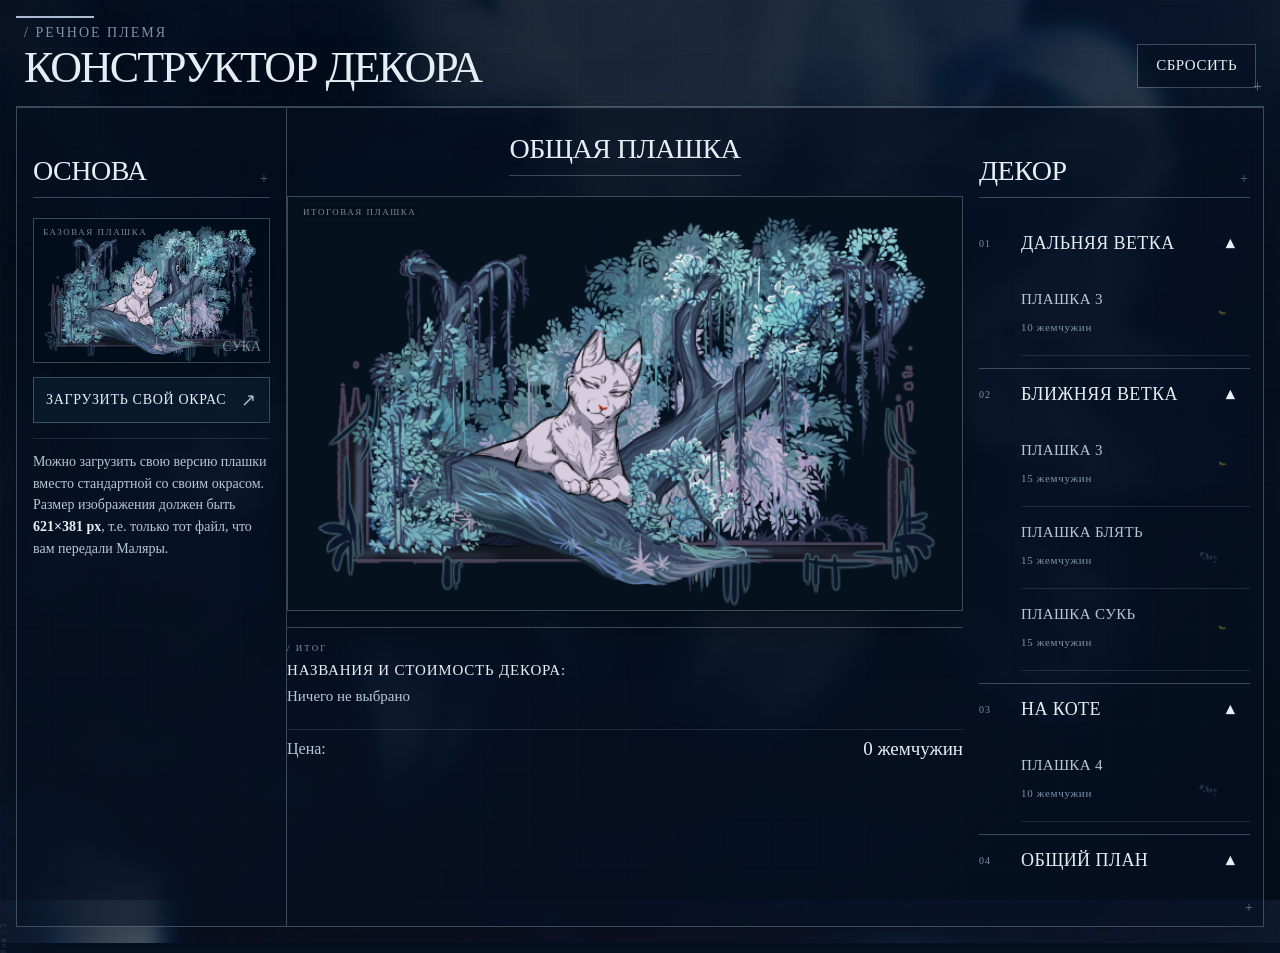
==== index.html @ dd7bf606 "Change upload label and hint text in index.htmlПЕРЕПИСАЛА СЛОВА Updated text for file upload label a" ====
<!doctype html>
<html lang="ru">

<head>
  <meta charset="UTF-8">
  <meta
    name="viewport"
    content="width=device-width, initial-scale=1.0"
  >

  <title>Конструктор декора</title>

  <link
    rel="stylesheet"
    href="style.css"
  >
</head>


<body>

<main class="app">


  <!-- =====================================================
       ВЕРХНЯЯ ПАНЕЛЬ
       ===================================================== -->

  <header class="topbar">

    <h1>
      Конструктор декора
    </h1>

    <div class="top-actions">

      <button
        id="resetBtn"
        class="secondary"
      >
        Сбросить
      </button>

    </div>

  </header>



  <!-- =====================================================
       ОСНОВНАЯ ОБЛАСТЬ
       ===================================================== -->

  <section class="workspace">


    <!-- =====================================================
         ОСНОВА
         ===================================================== -->

    <aside class="left-panel panel">

      <div class="panel-title base-title">
        <h2>Основа</h2>
      </div>


      <div
        class="base-preview"
        id="basePreview"
      >

        <img
          src="assets/плашка1.png"
          alt="Плашка 1"
        >

      </div>


      <label class="upload-label">

        Загрузить свой окрас

        <input
          id="baseInput"
          type="file"
          accept="image/png"
        >

      </label>


      <p class="hint">

        Можно загрузить свою версию
        плашки вместо стандартной со
        своим окрасом.

        Размер изображения должен быть
        <b>621×381 px</b>, т.е. только тот
        файл, что вам передали Маляры.

      </p>

    </aside>



    <!-- =====================================================
         ОБЩАЯ ПЛАШКА
         ===================================================== -->

    <section class="center-panel">

      <div class="panel-title canvas-title">

        <h2>
          Общая плашка
        </h2>

      </div>


      <div class="canvas-wrap">

        <div
          id="canvas"
          class="canvas"
        >

          <img
            id="baseImage"
            class="layer base-layer"
            src="assets/плашка1.png"
            alt="Основа"
          >

          <div id="layers"></div>

        </div>

      </div>


      <div class="info-card">

        <div class="info-title">
          Названия и стоимость декора:
        </div>


        <div
          id="selectedNames"
          class="selected-names"
        >
          Ничего не выбрано
        </div>


        <div class="price-row">

          <span>
            Цена:
          </span>

          <strong>

            <span id="totalPrice">
              0
            </span>

            жемчужин

          </strong>

        </div>

      </div>

    </section>



    <!-- =====================================================
         ДЕКОР
         ===================================================== -->

    <aside class="right-panel panel">

      <div class="panel-title decor-title">

        <h2>
          Декор
        </h2>

      </div>


      <div id="categories"></div>

    </aside>


  </section>

</main>



<!-- =========================================================
     ШАБЛОН ЭЛЕМЕНТА ДЕКОРА
     ========================================================= -->

<template id="itemTemplate">

  <button class="decor-item">

    <span class="item-name"></span>

    <span class="item-price"></span>

    <img
      class="item-thumb"
      alt=""
    >

  </button>

</template>



<script src="decor.js"></script>
<script src="app.js"></script>

</body>

</html>
---- style.css ----
/* ============================================================
   DECORATOR
   BOTANICAL BRUTALISM / DARK EDITORIAL
   ============================================================ */


/* ============================================================
   ОСНОВНЫЕ ПЕРЕМЕННЫЕ
   ============================================================ */

:root {
    --bg: #071326;

    --blue-0: #071326;
    --blue-1: #0b1b31;
    --blue-2: #10253d;
    --blue-3: #17324f;
    --blue-4: #203d5b;

    --text: #e8eef5;
    --text-soft: #b8c7d6;
    --text-dim: #8192a5;

    --line: rgba(190, 208, 225, 0.30);
    --line-soft: rgba(190, 208, 225, 0.14);
    --line-strong: rgba(215, 226, 237, 0.52);

    --accent: #aebed0;
    --accent-bright: #dce7f1;

    --purple: #9a82c9;

    --panel: rgba(6, 19, 36, 0.72);
    --panel-light: rgba(15, 36, 57, 0.76);

    --shadow:
        0 20px 55px rgba(0, 0, 0, 0.34);
}


/* ============================================================
   RESET
   ============================================================ */

*,
*::before,
*::after {
    box-sizing: border-box;

    font-family:
        Georgia,
        "Times New Roman",
        serif;

    border-radius: 0 !important;
}


html {
    min-height: 100%;

    background:
        var(--bg);
}


body {
    position: relative;

    min-height: 100vh;

    margin: 0;

    padding: 16px;

    overflow-x: hidden;

    color: var(--text);

    background:
        var(--bg)
        url("assets/fon.jpg")
        center center
        / cover
        fixed
        no-repeat;
}


/* ============================================================
   ТЁМНОЕ ЗАТЕМНЕНИЕ ФОНА
   ============================================================ */

body::before {
    content: "";

    position: fixed;

    inset: 0;

    z-index: 0;

    pointer-events: none;

    background:
        linear-gradient(
            135deg,
            rgba(2, 11, 25, 0.78),
            rgba(7, 21, 39, 0.52),
            rgba(2, 11, 25, 0.82)
        );
}


/* ============================================================
   ТЕХНИЧЕСКАЯ СЕТКА
   ============================================================ */

body::after {
    content: "";

    position: fixed;

    inset: 0;

    z-index: 1;

    pointer-events: none;

    opacity: 0.55;

    background-image:
        linear-gradient(
            rgba(190, 208, 225, 0.045) 1px,
            transparent 1px
        ),
        linear-gradient(
            90deg,
            rgba(190, 208, 225, 0.045) 1px,
            transparent 1px
        );

    background-size:
        48px 48px;
}


/* ============================================================
   ОСНОВНОЙ APP
   ============================================================ */

.app {
    position: relative;

    z-index: 2;

    width: 100%;

    max-width: 1900px;

    margin: 0 auto;
}


/* ============================================================
   ВЕРХНЯЯ ПАНЕЛЬ
   ============================================================ */

.topbar {
    position: relative;

    display: grid;

    grid-template-columns:
        1fr
        auto;

    align-items: end;

    gap: 30px;

    min-height: 86px;

    padding:
        10px
        8px
        18px;

    border-bottom:
        1px solid
        var(--line);
}


/* Маленькая техническая линия сверху */

.topbar::before {
    content: "";

    position: absolute;

    top: 0;
    left: 0;

    width: 78px;

    height: 2px;

    background:
        var(--accent);
}


/* Маленький крест */

.topbar::after {
    content: "+";

    position: absolute;

    right: 2px;
    bottom: 10px;

    color:
        rgba(220, 231, 241, 0.5);

    font-size: 16px;

    font-family:
        Georgia,
        serif;
}


h1 {
    position: relative;

    margin: 0;

    font-size: clamp(
        32px,
        4vw,
        54px
    );

    line-height: 0.9;

    font-weight: 400;

    letter-spacing: -2px;

    text-transform: uppercase;

    color:
        var(--text);

    text-shadow:
        0 4px 25px
        rgba(0, 0, 0, 0.45);
}


h1::before {
    content: "/ Речное племя";

    display: block;

    margin-bottom: 8px;

    font-size: 14px;

    line-height: 1;

    font-weight: 400;

    letter-spacing: 2px;

    color:
        var(--text-dim);
}


/* ============================================================
   ВЕРХНИЕ КНОПКИ
   ============================================================ */

.top-actions {
    display: flex;

    align-items: center;

    gap: 0;

    border:
        1px solid
        var(--line);
}


.secondary {
    min-height: 42px;

    padding:
        9px
        18px;

    color:
        var(--text);

    background:
        rgba(7, 19, 36, 0.76);

    border: 0 !important;

    border-right:
        1px solid
        var(--line) !important;

    cursor: pointer;

    font-size: 15px;

    letter-spacing: 0.5px;

    text-transform: uppercase;

    transition:
        background 0.2s ease,
        color 0.2s ease;
}


.secondary:last-child {
    border-right: 0 !important;
}


.secondary:hover {
    color:
        #071326;

    background:
        var(--accent-bright);
}


.secondary:active {
    background:
        var(--accent);
}


/* ============================================================
   ОСНОВНАЯ РАБОЧАЯ ОБЛАСТЬ
   ============================================================ */

.workspace {
    position: relative;

    display: grid;

    grid-template-columns:
        290px
        minmax(600px, 1fr)
        330px;

    gap: 0;

    min-height: 820px;

    margin-top: 0;

    background:
        rgba(5, 16, 31, 0.62);

    border:
        1px solid
        var(--line);

    box-shadow:
        var(--shadow);

    backdrop-filter:
        blur(7px);

    -webkit-backdrop-filter:
        blur(7px);
}


/* ============================================================
   ВЕРТИКАЛЬНЫЕ РАЗДЕЛИТЕЛИ
   ============================================================ */

.workspace > .panel {
    min-width: 0;

    padding:
        22px 20px;

    border-right:
        1px solid
        var(--line);
}


.workspace > .panel:last-child {
    border-right: 0;
}


/* ============================================================
   ДЕКОРАТИВНЫЕ + НА ГРАНИЦАХ
   ============================================================ */

.workspace::after {
    content: "+";

    position: absolute;

    right: 10px;
    bottom: 10px;

    z-index: 5;

    color:
        rgba(220, 231, 241, 0.48);

    font-size: 14px;

    pointer-events: none;
}


/* ============================================================
   ЗАГОЛОВКИ ПАНЕЛЕЙ
   ============================================================ */

.panel-title {
    position: relative;

    display: flex;

    align-items: flex-end;

    min-height: 68px;

    margin-bottom: 20px;

    padding:
        22px 0 12px;

    background:
        transparent;

    border: 0;

    border-bottom:
        1px solid
        var(--line);

    box-shadow: none;

    backdrop-filter: none;

    -webkit-backdrop-filter: none;
}


/* Номер секции */

.panel-title::before {
    position: absolute;

    top: 0;
    left: 0;

    font-family:
        Georgia,
        serif;

    font-size: 11px;

    letter-spacing: 2px;

    color:
        var(--text-dim);
}


/* Маленький плюс */

.panel-title::after {
    content: "+";

    position: absolute;

    right: 2px;
    bottom: 10px;

    font-size: 14px;

    color:
        rgba(220, 231, 241, 0.42);
}

.panel-title h2 {
    margin: 0;

    font-size: 28px;

    line-height: 1;

    font-weight: 400;

    letter-spacing: -0.5px;

    text-transform: uppercase;

    color:
        var(--text);
}


/* ============================================================
   ЛЕВАЯ ПАНЕЛЬ
   ============================================================ */

.left-panel {
    position: relative;
}


/* ============================================================
   ПРЕВЬЮ ОСНОВЫ
   ============================================================ */

.base-preview {
    position: relative;

    width: 100%;

    aspect-ratio:
        621 / 381;

    display: grid;

    place-items: center;

    overflow: hidden;

    margin-bottom: 14px;

    background:
        rgba(4, 15, 29, 0.72);

    border:
        1px solid
        var(--line);

    box-shadow:
        0 12px 32px
        rgba(0, 0, 0, 0.25);
}


.base-preview::before {
    content: "БАЗОВАЯ ПЛАШКА";

    position: absolute;

    top: 8px;
    left: 9px;

    z-index: 3;

    font-size: 9px;

    letter-spacing: 1.5px;

    color:
        rgba(220, 231, 241, 0.55);
}


.base-preview::after {
    content: "СУКА";

    position: absolute;

    right: 8px;
    bottom: 7px;

    z-index: 3;

    font-size: 14px;

    color:
        rgba(220, 231, 241, 0.5);
}


.base-preview img {
    width: 100%;

    height: 100%;

    object-fit: contain;
}


/* ============================================================
   UPLOAD
   ============================================================ */

.upload-label {
    position: relative;

    display: flex;

    align-items: center;

    justify-content: space-between;

    width: 100%;

    min-height: 46px;

    padding:
        10px
        12px;

    margin-bottom: 15px;

    color:
        var(--text);

    background:
        rgba(11, 29, 48, 0.76);

    border:
        1px solid
        var(--line);

    cursor: pointer;

    font-size: 14px;

    text-transform: uppercase;

    letter-spacing: 0.7px;

    transition:
        background 0.2s ease,
        border-color 0.2s ease;
}


.upload-label::after {
    content: "↗";

    font-size: 18px;

    color:
        var(--accent);
}


.upload-label:hover {
    background:
        rgba(29, 52, 76, 0.88);

    border-color:
        var(--line-strong);
}


.upload-label input {
    display: none;
}


/* ============================================================
   ПОДСКАЗКА
   ============================================================ */

.hint {
    margin: 0;

    padding:
        12px 0;

    color:
        var(--text-soft);

    border-top:
        1px solid
        var(--line-soft);

    font-size: 14px;

    line-height: 1.55;
}


.hint b {
    color:
        var(--text);
}


.hint code {
    padding:
        2px 5px;

    color:
        var(--text);

    background:
        rgba(150, 170, 190, 0.10);

    border:
        1px solid
        var(--line-soft);
}


/* ============================================================
   ЦЕНТРАЛЬНАЯ ПАНЕЛЬ
   ============================================================ */

.center-panel {
    display: flex;

    flex-direction: column;

    align-items: center;

    min-width: 0;
}


/* ============================================================
   CANVAS
   ============================================================ */

.canvas-wrap {
    position: relative;

    width: min(
        100%,
        900px
    );

    padding: 0;

    background:
        rgba(4, 14, 28, 0.74);

    border:
        1px solid
        var(--line);

    box-shadow:
        0 18px 45px
        rgba(0, 0, 0, 0.30);
}


.canvas-wrap::before {
    content: "ИТОГОВАЯ ПЛАШКА";

    position: absolute;

    top: 8px;
    left: 10px;

    z-index: 10;

    padding:
        2px 5px;

    font-size: 9px;

    letter-spacing: 1.5px;

    color:
        rgba(225, 234, 242, 0.55);

    background:
        rgba(4, 14, 28, 0.55);
}

.canvas {
    position: relative;

    width: 100%;

    aspect-ratio:
        621 / 381;

    overflow: hidden;

    background:
        rgba(7, 18, 32, 0.90);

    border: 0;
}


/* ============================================================
   CANVAS LAYERS
   ============================================================ */

.layer {
    position: absolute;

    inset: 0;

    width: 100%;

    height: 100%;

    object-fit: fill;

    pointer-events: none;
}


.base-layer {
    z-index: 1;
}


.decor-layer {
    position: absolute;

    inset: 0;

    width: 100%;

    height: 100%;

    object-fit: fill;

    pointer-events: none;
}


/* ============================================================
   INFO CARD
   ============================================================ */

.info-card {
    position: relative;

    width: min(
        100%,
        900px
    );

    min-height: 115px;

    margin-top: 16px;

    padding:
        15px 0 0;

    background:
        transparent;

    border: 0;

    border-top:
        1px solid
        var(--line);

    box-shadow: none;

    backdrop-filter: none;

    -webkit-backdrop-filter: none;
}


.info-card::before {
    content: "/ ИТОГ";

    display: block;

    margin-bottom: 9px;

    font-size: 9px;

    letter-spacing: 2px;

    color:
        var(--text-dim);
}


.info-title {
    margin-bottom: 7px;

    font-size: 15px;

    text-transform: uppercase;

    letter-spacing: 0.8px;

    color:
        var(--text);
}


.selected-names {
    min-height: 34px;

    color:
        var(--text-soft);

    font-size: 15px;

    line-height: 1.4;
}


.price-row {
    display: flex;

    align-items: center;

    justify-content: space-between;

    margin-top: 9px;

    padding-top: 8px;

    border-top:
        1px solid
        var(--line-soft);

    font-size: 16px;

    color:
        var(--text-soft);
}


.price-row strong {
    font-size: 19px;

    font-weight: 400;

    color:
        var(--text);
}


/* ============================================================
   ПРАВАЯ ПАНЕЛЬ
   ============================================================ */

.right-panel {
    position: relative;

    max-height: 790px;

    overflow-y: auto;

    padding-right: 13px !important;
}


/* ============================================================
   SCROLLBAR
   ============================================================ */

.right-panel::-webkit-scrollbar,
.category-body::-webkit-scrollbar {
    width: 5px;
}


.right-panel::-webkit-scrollbar-track,
.category-body::-webkit-scrollbar-track {
    background:
        rgba(3, 12, 24, 0.45);
}


.right-panel::-webkit-scrollbar-thumb,
.category-body::-webkit-scrollbar-thumb {
    background:
        rgba(180, 200, 220, 0.32);
}


.right-panel::-webkit-scrollbar-thumb:hover,
.category-body::-webkit-scrollbar-thumb:hover {
    background:
        rgba(210, 225, 238, 0.55);
}


.right-panel,
.category-body {
    scrollbar-width: thin;

    scrollbar-color:
        rgba(180, 200, 220, 0.32)
        rgba(3, 12, 24, 0.45);
}


/* ============================================================
   КАТЕГОРИИ
   ============================================================ */

.category {
    position: relative;

    margin-bottom: 0;

    overflow: hidden;

    background:
        transparent;

    border: 0;

    border-bottom:
        1px solid
        var(--line);
}


/* ============================================================
   CATEGORY HEADER
   ============================================================ */

.category-head {
    position: relative;

    width: 100%;

    min-height: 52px;

    display: grid;

    grid-template-columns:
        42px
        1fr
        28px;

    align-items: center;

    padding:
        8px 0;

    text-align: left;

    color:
        var(--text);

    background:
        transparent;

    border: 0;

    cursor: pointer;

    font-size: 18px;

    text-transform: uppercase;

    letter-spacing: 0.4px;

    transition:
        color 0.2s ease,
        background 0.2s ease;
}


/* Номер категории */

.category-head::before {
    counter-increment: category;

    content:
        counter(category, decimal-leading-zero);

    color:
        var(--text-dim);

    font-size: 10px;

    letter-spacing: 1px;
}


.right-panel {
    counter-reset: category;
}


.category-head:hover {
    color:
        var(--accent-bright);

    background:
        rgba(160, 180, 200, 0.055);
}


/* ============================================================
   СТРЕЛКА
   ============================================================ */

.arrow {
    font-size: 16px;

    text-align: right;

    color:
        var(--text-dim);

    transition:
        transform 0.25s ease,
        color 0.2s ease;
}


.category.open .arrow {
    color:
        var(--text);

    transform:
        rotate(180deg);
}


/* ============================================================
   CATEGORY BODY
   ============================================================ */

.category-body {
    display: none;

    max-height: 420px;

    overflow-y: auto;

    padding:
        4px
        0
        12px
        42px;

    background:
        transparent;
}


.category.open .category-body {
    display: block;
}


/* ============================================================
   DECOR ITEM
   ============================================================ */

.decor-item {
    position: relative;

    display: grid;

    grid-template-columns:
        1fr
        74px;

    grid-template-rows:
        auto
        auto;

    width: 100%;

    min-height: 82px;

    margin: 0;

    padding:
        10px
        0;

    text-align: left;

    color:
        var(--text-soft);

    background:
        transparent;

    border: 0 !important;

    border-bottom:
        1px solid
        var(--line-soft) !important;

    cursor: pointer;

    box-shadow: none;

    transition:
        background 0.2s ease,
        color 0.2s ease,
        padding 0.2s ease;
}


.decor-item::before {
    content: "→";

    position: absolute;

    left: -20px;

    top: 12px;

    color:
        transparent;

    font-size: 14px;

    transition:
        color 0.2s ease,
        transform 0.2s ease;
}


.decor-item:hover {
    padding-left: 5px;

    color:
        var(--text);

    background:
        rgba(160, 180, 200, 0.045);
}


.decor-item:hover::before {
    color:
        var(--accent);

    transform:
        translateX(3px);
}


.decor-item:active {
    padding-left: 7px;
}


/* ============================================================
   SELECTED DECOR
   ============================================================ */

.decor-item.selected {
    color:
        var(--accent-bright);

    background:
        rgba(160, 180, 200, 0.075);

    box-shadow: none;
}


.decor-item.selected::before {
    color:
        var(--accent-bright);
}


/* Маленькая отметка выбранного */

.decor-item.selected::after {
    content: "SELECTED";

    position: absolute;

    right: 80px;

    top: 11px;

    font-size: 7px;

    letter-spacing: 1.5px;

    color:
        var(--accent);
}


/* ============================================================
   НАЗВАНИЕ ДЕКОРА
   ============================================================ */

.item-name {
    display: block;

    grid-column: 1;

    grid-row: 1;

    align-self: center;

    overflow: hidden;

    white-space: nowrap;

    text-overflow: ellipsis;

    padding: 0;

    color:
        inherit;

    background:
        transparent;

    border: 0;

    font-family:
        Georgia,
        "Times New Roman",
        serif;

    font-size: 15px;

    line-height: 1.2;

    text-transform: uppercase;

    letter-spacing: 0.35px;
}


/* ============================================================
   ЦЕНА
   ============================================================ */

.item-price {
    display: block;

    grid-column: 1;

    grid-row: 2;

    margin:
        7px
        0
        0;

    color:
        var(--text-dim);

    font-size: 11px;

    letter-spacing: 0.7px;
}


/* ============================================================
   THUMBNAIL
   ============================================================ */

.item-thumb {
    position: absolute;

    top: 7px;

    right: 0;

    width: 66px;

    height: 66px;

    object-fit: contain;

    opacity: 0.82;

    transition:
        opacity 0.2s ease,
        transform 0.2s ease;
}


.decor-item:hover .item-thumb {
    opacity: 1;

    transform:
        scale(1.04);
}


.decor-item.selected .item-thumb {
    opacity: 1;
}


/* ============================================================
   EMPTY
   ============================================================ */

.empty {
    padding:
        12px
        0;

    color:
        var(--text-dim);

    font-size: 12px;

    text-transform: uppercase;

    letter-spacing: 0.8px;
}


/* ============================================================
   ДОПОЛНИТЕЛЬНЫЕ ТЕХНИЧЕСКИЕ МАРКЕРЫ
   ============================================================ */

.left-panel::after {
    content: "бля :3";

    position: absolute;

    left: -9px;

    bottom: 4px;

    transform:
        rotate(-90deg)
        translateX(-100%);

    transform-origin:
        left bottom;

    color:
        rgba(190, 208, 225, 0.22);

    font-size: 8px;

    letter-spacing: 2px;

    pointer-events: none;
}


.center-panel::after {
    content: "";

    position: absolute;

    right: 8px;

    bottom: 7px;

    color:
        rgba(190, 208, 225, 0.20);

    font-size: 8px;

    letter-spacing: 2px;

    pointer-events: none;
}


/* ============================================================
   ПЛАВНОЕ ПОЯВЛЕНИЕ
   ============================================================ */

body:not(.page-ready) .app {
    opacity: 0;

    transform:
        translateY(34px);

    pointer-events: none;
}


body.page-ready .app {
    animation:
        decoratorEnter
        1.1s
        cubic-bezier(0.22, 1, 0.36, 1)
        forwards;
}


@keyframes decoratorEnter {

    0% {
        opacity: 0;

        transform:
            translateY(34px);
    }

    100% {
        opacity: 1;

        transform:
            translateY(0);
    }

}


/* ============================================================
   ПОСЛЕДОВАТЕЛЬНОЕ ПОЯВЛЕНИЕ ВНУТРИ ИНТЕРФЕЙСА
   ============================================================ */

body.page-ready .topbar {
    animation:
        elementReveal
        0.55s
        ease
        both;
}


body.page-ready .left-panel {
    animation:
        elementReveal
        0.6s
        0.12s
        ease
        both;
}


body.page-ready .center-panel {
    animation:
        elementReveal
        0.6s
        0.20s
        ease
        both;
}


body.page-ready .right-panel {
    animation:
        elementReveal
        0.6s
        0.30s
        ease
        both;
}


@keyframes elementReveal {

    from {
        opacity: 0;

        transform:
            translateY(14px);
    }

    to {
        opacity: 1;

        transform:
            translateY(0);
    }

}


/* ============================================================
   REDUCED MOTION
   ============================================================ */

@media (prefers-reduced-motion: reduce) {

    body:not(.page-ready) .app {
        opacity: 1;

        transform:
            none;

        pointer-events: auto;
    }


    body.page-ready .app,
    body.page-ready .topbar,
    body.page-ready .left-panel,
    body.page-ready .center-panel,
    body.page-ready .right-panel {
        animation: none;
    }

}


/* ============================================================
   АДАПТИВНОСТЬ
   ============================================================ */

@media (max-width: 1400px) {

    .workspace {
        grid-template-columns:
            270px
            minmax(500px, 1fr)
            300px;
    }


    .workspace > .panel {
        padding-left: 16px;
        padding-right: 16px;
    }


    h1 {
        font-size: 44px;
    }

}


/* ============================================================
   1100 PX
   ============================================================ */

@media (max-width: 1100px) {

    .workspace {
        grid-template-columns:
            280px
            1fr;
    }


    .right-panel {
        grid-column:
            1 / -1;

        max-height:
            none;

        border-top:
            1px solid
            var(--line);
    }


    .workspace > .panel:nth-child(2) {
        border-right: 0;
    }

}


/* ============================================================
   700 PX
   ============================================================ */

@media (max-width: 700px) {

    body {
        padding: 7px;
    }


    .topbar {
        grid-template-columns:
            1fr;

        gap: 15px;

        min-height: auto;
    }


    .top-actions {
        width: 100%;
    }


    .secondary {
        flex: 1;
    }


    .workspace {
        grid-template-columns:
            1fr;

        min-height:
            auto;
    }


    .workspace > .panel {
        border-right: 0;

        border-bottom:
            1px solid
            var(--line);
    }


    .workspace > .panel:last-child {
        border-bottom: 0;
    }


    .right-panel {
        grid-column:
            auto;
    }


    h1 {
        font-size:
            34px;

        letter-spacing:
            -1px;
    }


    .panel-title h2 {
        font-size:
            25px;
    }


    .category-head {
        font-size:
            17px;
    }

}
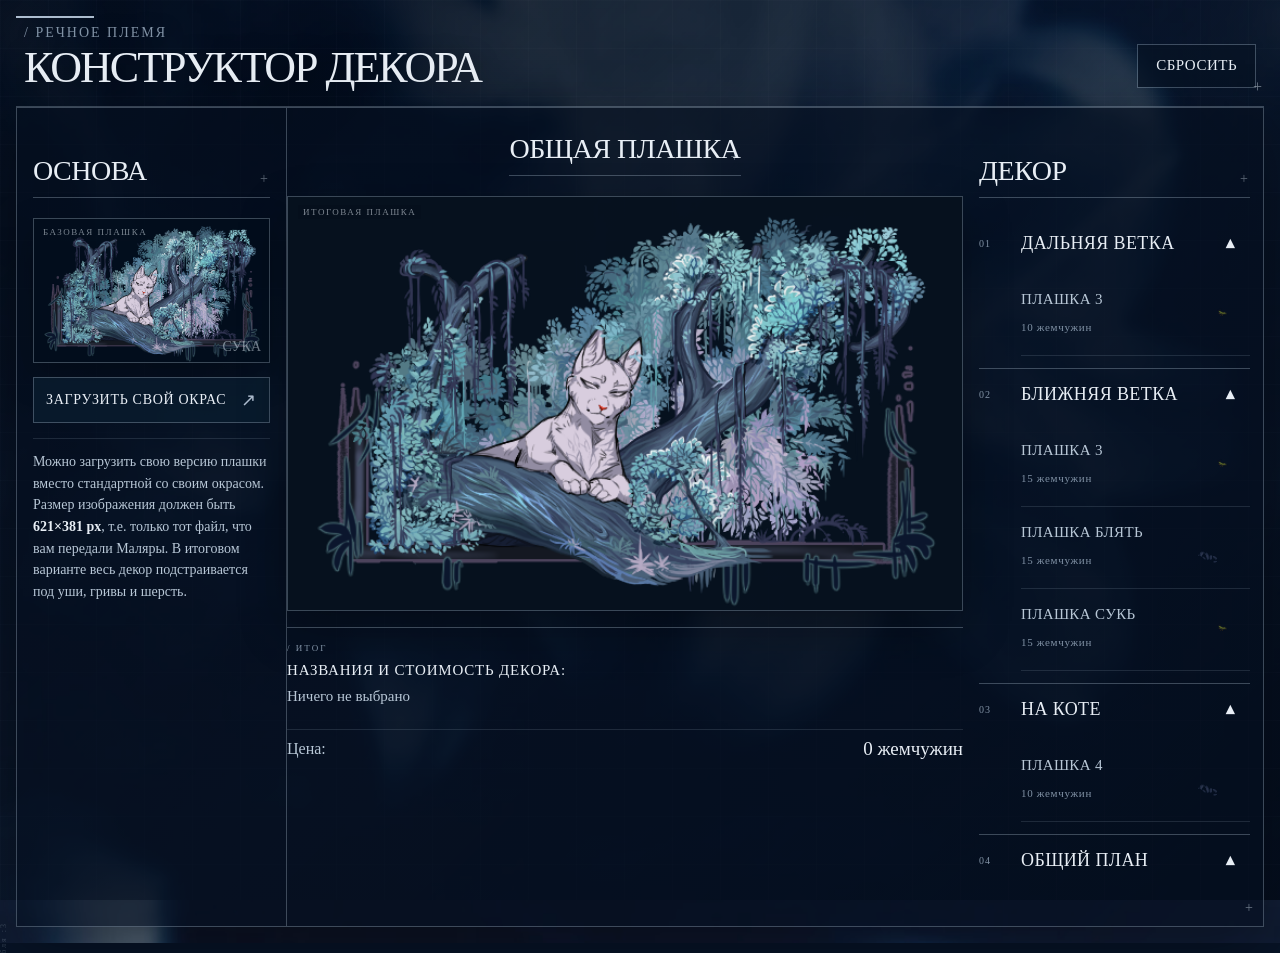
==== commit 57b0d6c9: "Add additional content to index.htmlтекст" ====
--- a/index.html
+++ b/index.html
@@ -101,6 +101,10 @@
         <b>621×381 px</b>, т.е. только тот
         файл, что вам передали Маляры.
 
+
+        В итоговом варианте весь декор
+        подстраивается под уши, гривы и шерсть.
+
       </p>
 
     </aside>
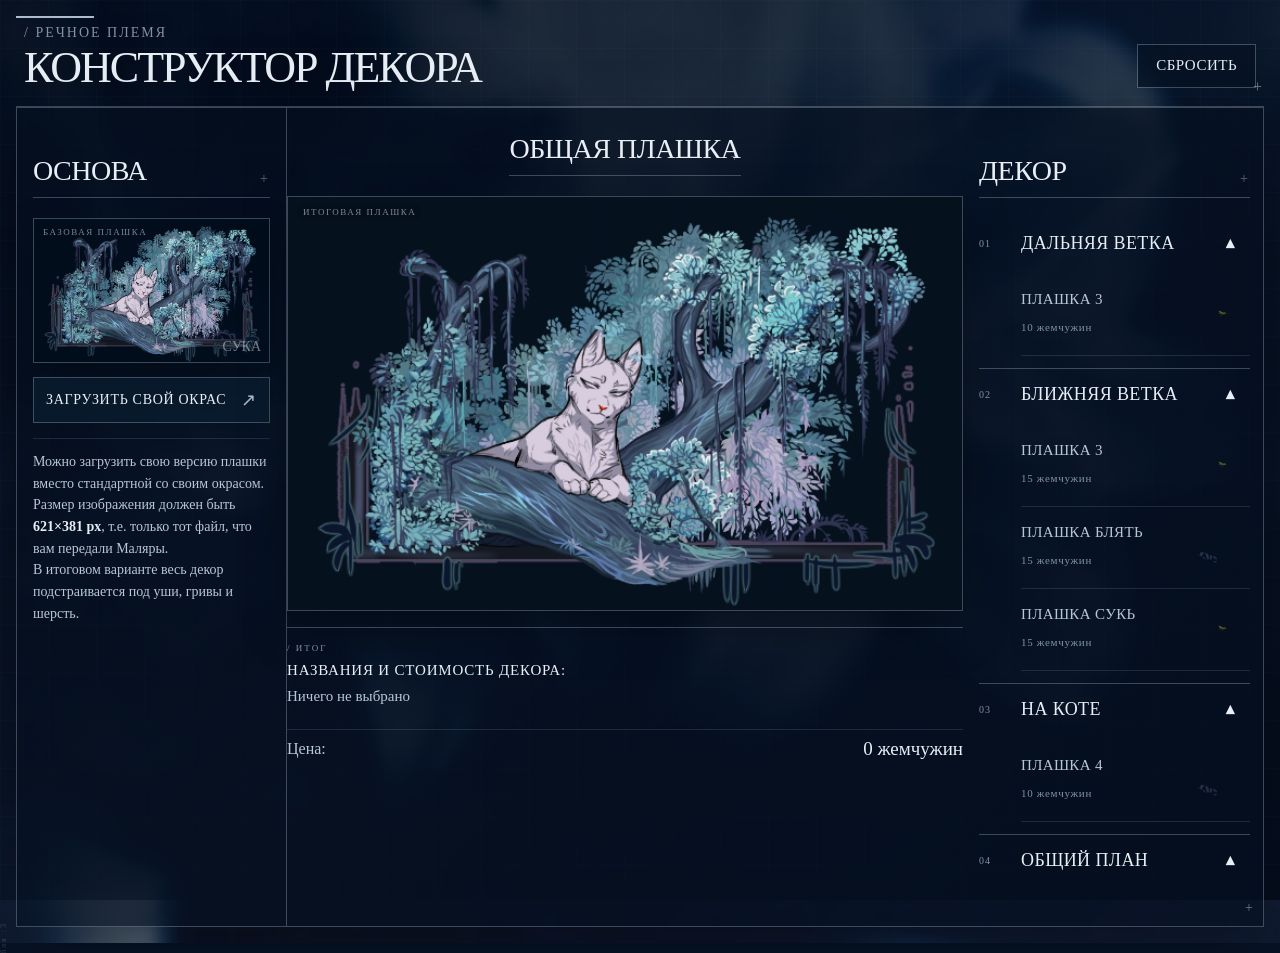
==== commit 8239b9ff: "Improve text formatting with line breaksи Added line breaks to improve text formatting." ====
--- a/index.html
+++ b/index.html
@@ -97,12 +97,12 @@
         плашки вместо стандартной со
         своим окрасом.
 
-        Размер изображения должен быть
+        <br>Размер изображения должен быть
         <b>621×381 px</b>, т.е. только тот
         файл, что вам передали Маляры.
 
 
-        В итоговом варианте весь декор
+        <br>В итоговом варианте весь декор
         подстраивается под уши, гривы и шерсть.
 
       </p>
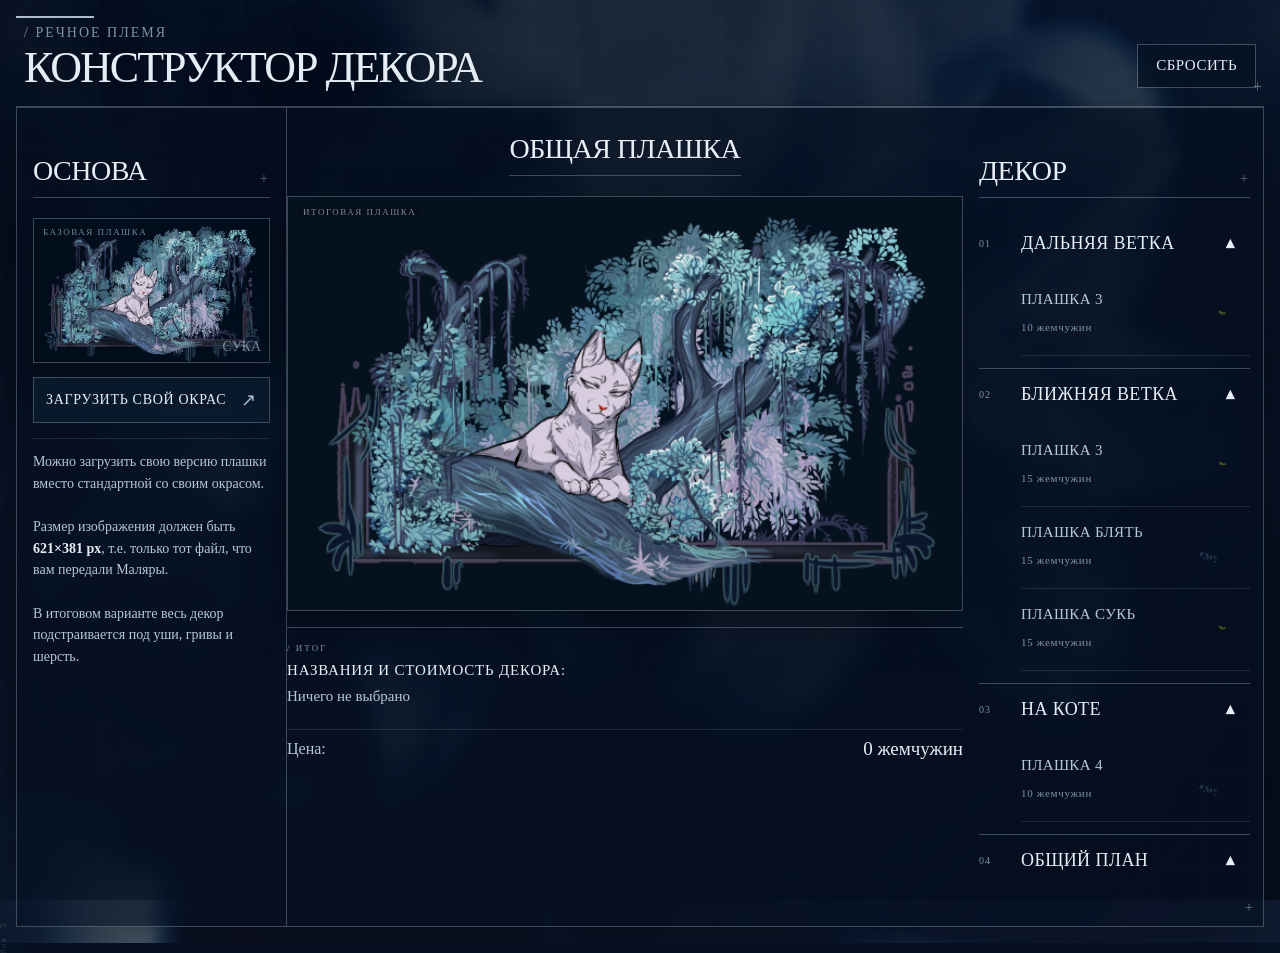
==== commit 9c8b7ad7: "Fix formatting issues in index.html" ====
--- a/index.html
+++ b/index.html
@@ -96,11 +96,11 @@
         Можно загрузить свою версию
         плашки вместо стандартной со
         своим окрасом.
-
+<br>
         <br>Размер изображения должен быть
         <b>621×381 px</b>, т.е. только тот
         файл, что вам передали Маляры.
-
+<br>
 
         <br>В итоговом варианте весь декор
         подстраивается под уши, гривы и шерсть.
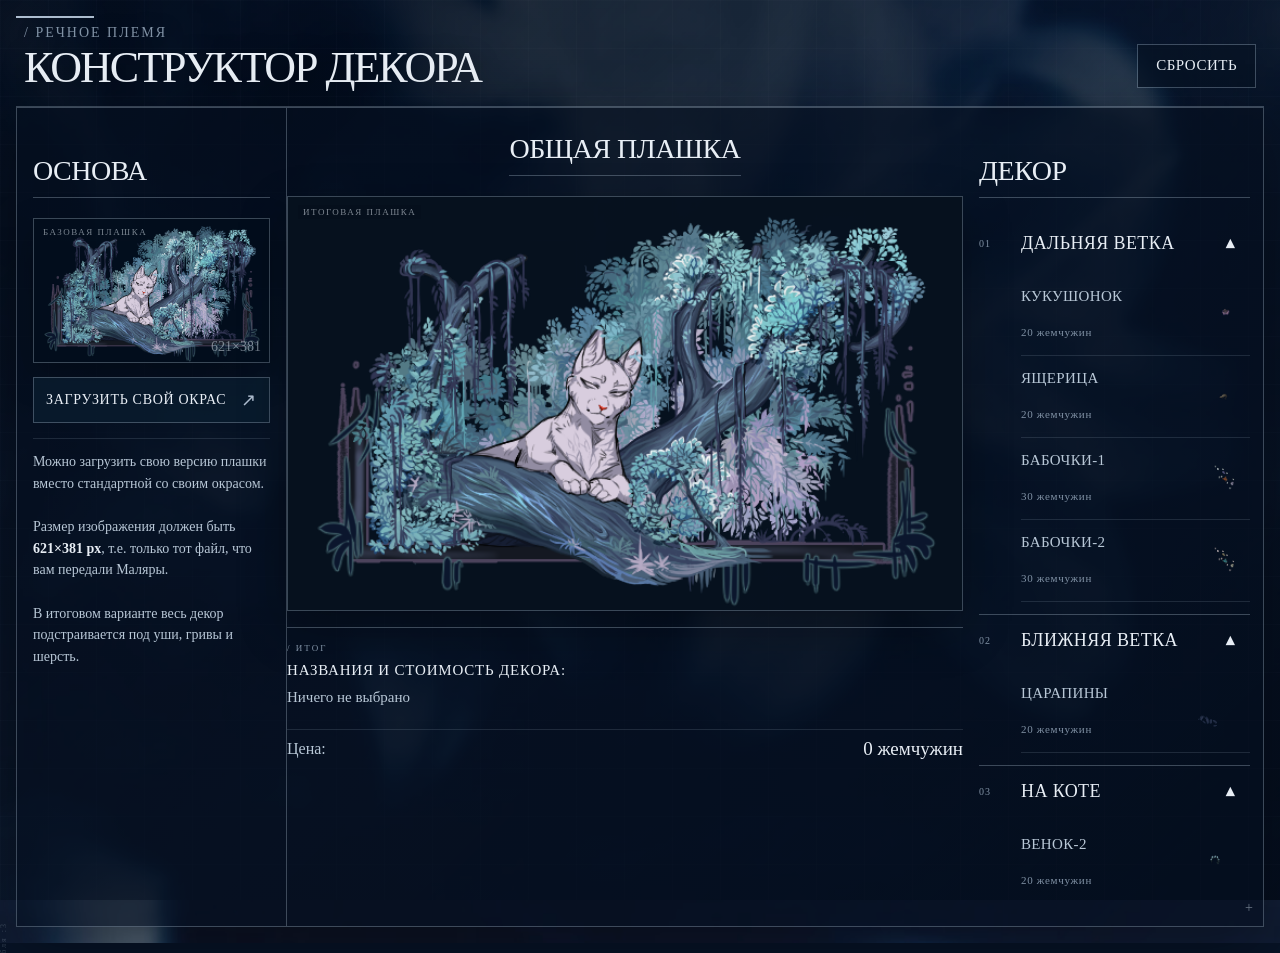
==== commit a3fa636a: "Simplify comments in index.html" ====
--- a/index.html
+++ b/index.html
@@ -22,9 +22,7 @@
 <main class="app">
 
 
-  <!-- =====================================================
-       ВЕРХНЯЯ ПАНЕЛЬ
-       ===================================================== -->
+  <!--    ВЕРХНЯЯ ПАНЕЛЬ  -->
 
   <header class="topbar">
 
@@ -47,16 +45,12 @@
 
 
 
-  <!-- =====================================================
-       ОСНОВНАЯ ОБЛАСТЬ
-       ===================================================== -->
+  <!-- ОСНОВНАЯ ОБЛАСТЬ -->
 
   <section class="workspace">
 
 
-    <!-- =====================================================
-         ОСНОВА
-         ===================================================== -->
+    <!-- ОСНОВА -->
 
     <aside class="left-panel panel">
 
@@ -111,9 +105,7 @@
 
 
 
-    <!-- =====================================================
-         ОБЩАЯ ПЛАШКА
-         ===================================================== -->
+    <!--  ОБЩАЯ ПЛАШКА -->
 
     <section class="center-panel">
 
@@ -186,9 +178,7 @@
 
 
 
-    <!-- =====================================================
-         ДЕКОР
-         ===================================================== -->
+    <!-- ДЕКОР -->
 
     <aside class="right-panel panel">
 
@@ -212,9 +202,7 @@
 
 
 
-<!-- =========================================================
-     ШАБЛОН ЭЛЕМЕНТА ДЕКОРА
-     ========================================================= -->
+<!-- ШАБЛОН ЭЛЕМЕНТА ДЕКОРА -->
 
 <template id="itemTemplate">
 
--- a/style.css
+++ b/style.css
@@ -1,12 +1,5 @@
 /* ============================================================
-   DECORATOR
-   BOTANICAL BRUTALISM / DARK EDITORIAL
-   ============================================================ */
-
-
-/* ============================================================
-   ОСНОВНЫЕ ПЕРЕМЕННЫЕ
-   ============================================================ */
+   ОСНОВНЫЕ ПЕРЕМЕННЫЕ */
 
 :root {
     --bg: #071326;
@@ -88,7 +81,7 @@
 
 
 /* ============================================================
-   ТЁМНОЕ ЗАТЕМНЕНИЕ ФОНА
+   ЗАТЕМНЕНИЕ ФОНА
    ============================================================ */
 
 body::before {
@@ -113,8 +106,7 @@
 
 
 /* ============================================================
-   ТЕХНИЧЕСКАЯ СЕТКА
-   ============================================================ */
+   ТЕХНИЧЕСКАЯ СЕТКА*/
 
 body::after {
     content: "";
@@ -146,8 +138,7 @@
 
 
 /* ============================================================
-   ОСНОВНОЙ APP
-   ============================================================ */
+   ОСНОВНОЙ APP*/
 
 .app {
     position: relative;
@@ -163,8 +154,7 @@
 
 
 /* ============================================================
-   ВЕРХНЯЯ ПАНЕЛЬ
-   ============================================================ */
+   ВЕРХНЯЯ ПАНЕЛЬ*/
 
 .topbar {
     position: relative;
@@ -192,7 +182,7 @@
 }
 
 
-/* Маленькая техническая линия сверху */
+/*техническая линия сверху */
 
 .topbar::before {
     content: "";
@@ -208,27 +198,6 @@
 
     background:
         var(--accent);
-}
-
-
-/* Маленький крест */
-
-.topbar::after {
-    content: "+";
-
-    position: absolute;
-
-    right: 2px;
-    bottom: 10px;
-
-    color:
-        rgba(220, 231, 241, 0.5);
-
-    font-size: 16px;
-
-    font-family:
-        Georgia,
-        serif;
 }
 
 
@@ -281,8 +250,7 @@
 
 
 /* ============================================================
-   ВЕРХНИЕ КНОПКИ
-   ============================================================ */
+   ВЕРХНИЕ КНОПКИ*/
 
 .top-actions {
     display: flex;
@@ -351,8 +319,7 @@
 
 
 /* ============================================================
-   ОСНОВНАЯ РАБОЧАЯ ОБЛАСТЬ
-   ============================================================ */
+   ОСНОВНАЯ РАБОЧАЯ ОБЛАСТЬ*/
 
 .workspace {
     position: relative;
@@ -389,8 +356,7 @@
 
 
 /* ============================================================
-   ВЕРТИКАЛЬНЫЕ РАЗДЕЛИТЕЛИ
-   ============================================================ */
+   ВЕРТИКАЛЬНЫЕ РАЗДЕЛИТЕЛИ*/
 
 .workspace > .panel {
     min-width: 0;
@@ -410,8 +376,7 @@
 
 
 /* ============================================================
-   ДЕКОРАТИВНЫЕ + НА ГРАНИЦАХ
-   ============================================================ */
+   ДЕКОРАТИВНЫЕ + НА ГРАНИЦАХ*/
 
 .workspace::after {
     content: "+";
@@ -433,8 +398,7 @@
 
 
 /* ============================================================
-   ЗАГОЛОВКИ ПАНЕЛЕЙ
-   ============================================================ */
+   ЗАГОЛОВКИ ПАНЕЛЕЙ */
 
 .panel-title {
     position: relative;
@@ -487,23 +451,6 @@
         var(--text-dim);
 }
 
-
-/* Маленький плюс */
-
-.panel-title::after {
-    content: "+";
-
-    position: absolute;
-
-    right: 2px;
-    bottom: 10px;
-
-    font-size: 14px;
-
-    color:
-        rgba(220, 231, 241, 0.42);
-}
-
 .panel-title h2 {
     margin: 0;
 
@@ -523,8 +470,7 @@
 
 
 /* ============================================================
-   ЛЕВАЯ ПАНЕЛЬ
-   ============================================================ */
+   ЛЕВАЯ ПАНЕЛЬ */
 
 .left-panel {
     position: relative;
@@ -532,8 +478,7 @@
 
 
 /* ============================================================
-   ПРЕВЬЮ ОСНОВЫ
-   ============================================================ */
+   ПРЕВЬЮ ОСНОВЫ*/
 
 .base-preview {
     position: relative;
@@ -584,7 +529,7 @@
 
 
 .base-preview::after {
-    content: "СУКА";
+    content: "621×381";
 
     position: absolute;
 
@@ -610,8 +555,7 @@
 
 
 /* ============================================================
-   UPLOAD
-   ============================================================ */
+  загрузить */
 
 .upload-label {
     position: relative;
@@ -681,8 +625,7 @@
 
 
 /* ============================================================
-   ПОДСКАЗКА
-   ============================================================ */
+   ПОДСКАЗКА*/
 
 .hint {
     margin: 0;
@@ -726,8 +669,7 @@
 
 
 /* ============================================================
-   ЦЕНТРАЛЬНАЯ ПАНЕЛЬ
-   ============================================================ */
+   ЦЕНТРАЛЬНАЯ ПАНЕЛЬ*/
 
 .center-panel {
     display: flex;
@@ -738,11 +680,6 @@
 
     min-width: 0;
 }
-
-
-/* ============================================================
-   CANVAS
-   ============================================================ */
 
 .canvas-wrap {
     position: relative;
@@ -809,8 +746,7 @@
 
 
 /* ============================================================
-   CANVAS LAYERS
-   ============================================================ */
+   СЛОИ КАНВЫ*/
 
 .layer {
     position: absolute;
@@ -848,8 +784,7 @@
 
 
 /* ============================================================
-   INFO CARD
-   ============================================================ */
+  ИНФА*/
 
 .info-card {
     position: relative;
@@ -864,7 +799,7 @@
     margin-top: 16px;
 
     padding:
-        15px 0 0;
+        15px 0 25px;
 
     background:
         transparent;
@@ -921,7 +856,28 @@
 
     font-size: 15px;
 
-    line-height: 1.4;
+    line-height: 1.5;
+}
+
+
+/* ============================================================
+   ОТДЕЛЬНАЯ СТРОКА ВЫБРАННОГО ДЕКОРА*/
+
+.selected-decor-row {
+    display: block;
+
+    width: 100%;
+
+    padding:
+        3px 0;
+
+    color:
+        var(--text-soft);
+
+    white-space: normal;
+    overflow: hidden;
+
+    text-overflow: ellipsis;
 }
 
 
@@ -958,8 +914,7 @@
 
 
 /* ============================================================
-   ПРАВАЯ ПАНЕЛЬ
-   ============================================================ */
+   ПРАВАЯ ПАНЕЛЬ */
 
 .right-panel {
     position: relative;
@@ -967,14 +922,13 @@
     max-height: 790px;
 
     overflow-y: auto;
+    overflow-x: hidden;
 
     padding-right: 13px !important;
 }
 
-
-/* ============================================================
-   SCROLLBAR
-   ============================================================ */
+/* ============================================================
+СКРОЛЛ*/
 
 .right-panel::-webkit-scrollbar,
 .category-body::-webkit-scrollbar {
@@ -1014,8 +968,7 @@
 
 
 /* ============================================================
-   КАТЕГОРИИ
-   ============================================================ */
+   КАТЕГОРИИ */
 
 .category {
     position: relative;
@@ -1036,8 +989,7 @@
 
 
 /* ============================================================
-   CATEGORY HEADER
-   ============================================================ */
+   КАТЕГОРИИ */
 
 .category-head {
     position: relative;
@@ -1114,8 +1066,7 @@
 
 
 /* ============================================================
-   СТРЕЛКА
-   ============================================================ */
+   СТРЕЛОЧКА */
 
 .arrow {
     font-size: 16px;
@@ -1139,17 +1090,13 @@
         rotate(180deg);
 }
 
-
-/* ============================================================
-   CATEGORY BODY
-   ============================================================ */
-
 .category-body {
     display: none;
 
     max-height: 420px;
 
     overflow-y: auto;
+    overflow-x: hidden;
 
     padding:
         4px
@@ -1168,8 +1115,7 @@
 
 
 /* ============================================================
-   DECOR ITEM
-   ============================================================ */
+   ДЕКОР*/
 
 .decor-item {
     position: relative;
@@ -1240,13 +1186,17 @@
 
 
 .decor-item:hover {
-    padding-left: 5px;
-
     color:
         var(--text);
 
     background:
         rgba(160, 180, 200, 0.045);
+}
+
+
+.decor-item:active {
+    background:
+        rgba(160, 180, 200, 0.075);
 }
 
 
@@ -1265,8 +1215,7 @@
 
 
 /* ============================================================
-   SELECTED DECOR
-   ============================================================ */
+ ВЫБОР */
 
 .decor-item.selected {
     color:
@@ -1306,8 +1255,7 @@
 
 
 /* ============================================================
-   НАЗВАНИЕ ДЕКОРА
-   ============================================================ */
+   НАЗВАНИЕ ДЕКОР*/
 
 .item-name {
     display: block;
@@ -1350,8 +1298,7 @@
 
 
 /* ============================================================
-   ЦЕНА
-   ============================================================ */
+   ЦЕНА */
 
 .item-price {
     display: block;
@@ -1359,7 +1306,9 @@
     grid-column: 1;
 
     grid-row: 2;
-
+   
+    padding-top: 10px;
+   
     margin:
         7px
         0
@@ -1375,8 +1324,7 @@
 
 
 /* ============================================================
-   THUMBNAIL
-   ============================================================ */
+   THUMBNAIL КОРОЧЕ*/
 
 .item-thumb {
     position: absolute;
@@ -1413,8 +1361,7 @@
 
 
 /* ============================================================
-   EMPTY
-   ============================================================ */
+   НИЧЕГО */
 
 .empty {
     padding:
@@ -1433,8 +1380,7 @@
 
 
 /* ============================================================
-   ДОПОЛНИТЕЛЬНЫЕ ТЕХНИЧЕСКИЕ МАРКЕРЫ
-   ============================================================ */
+   ДОПОЛНИТЕЛЬНЫЕ ТЕХНИЧЕСКИЕ МАРКЕРЫ*/
 
 .left-panel::after {
     content: "бля :3";
@@ -1484,8 +1430,7 @@
 
 
 /* ============================================================
-   ПЛАВНОЕ ПОЯВЛЕНИЕ
-   ============================================================ */
+   ПЛАВНОЕ ПОЯВЛЕНИЕ */
 
 body:not(.page-ready) .app {
     opacity: 0;
@@ -1526,8 +1471,7 @@
 
 
 /* ============================================================
-   ПОСЛЕДОВАТЕЛЬНОЕ ПОЯВЛЕНИЕ ВНУТРИ ИНТЕРФЕЙСА
-   ============================================================ */
+   ПОСЛЕДОВАТЕЛЬНОЕ ПОЯВЛЕНИЕ ВНУТРИ ИНТЕРФЕЙСА */
 
 body.page-ready .topbar {
     animation:
@@ -1586,11 +1530,6 @@
 
 }
 
-
-/* ============================================================
-   REDUCED MOTION
-   ============================================================ */
-
 @media (prefers-reduced-motion: reduce) {
 
     body:not(.page-ready) .app {
@@ -1615,8 +1554,7 @@
 
 
 /* ============================================================
-   АДАПТИВНОСТЬ
-   ============================================================ */
+   АДАПТАЦИЯ */
 
 @media (max-width: 1400px) {
 
@@ -1640,11 +1578,6 @@
 
 }
 
-
-/* ============================================================
-   1100 PX
-   ============================================================ */
-
 @media (max-width: 1100px) {
 
     .workspace {
@@ -1673,11 +1606,6 @@
 
 }
 
-
-/* ============================================================
-   700 PX
-   ============================================================ */
-
 @media (max-width: 700px) {
 
     body {
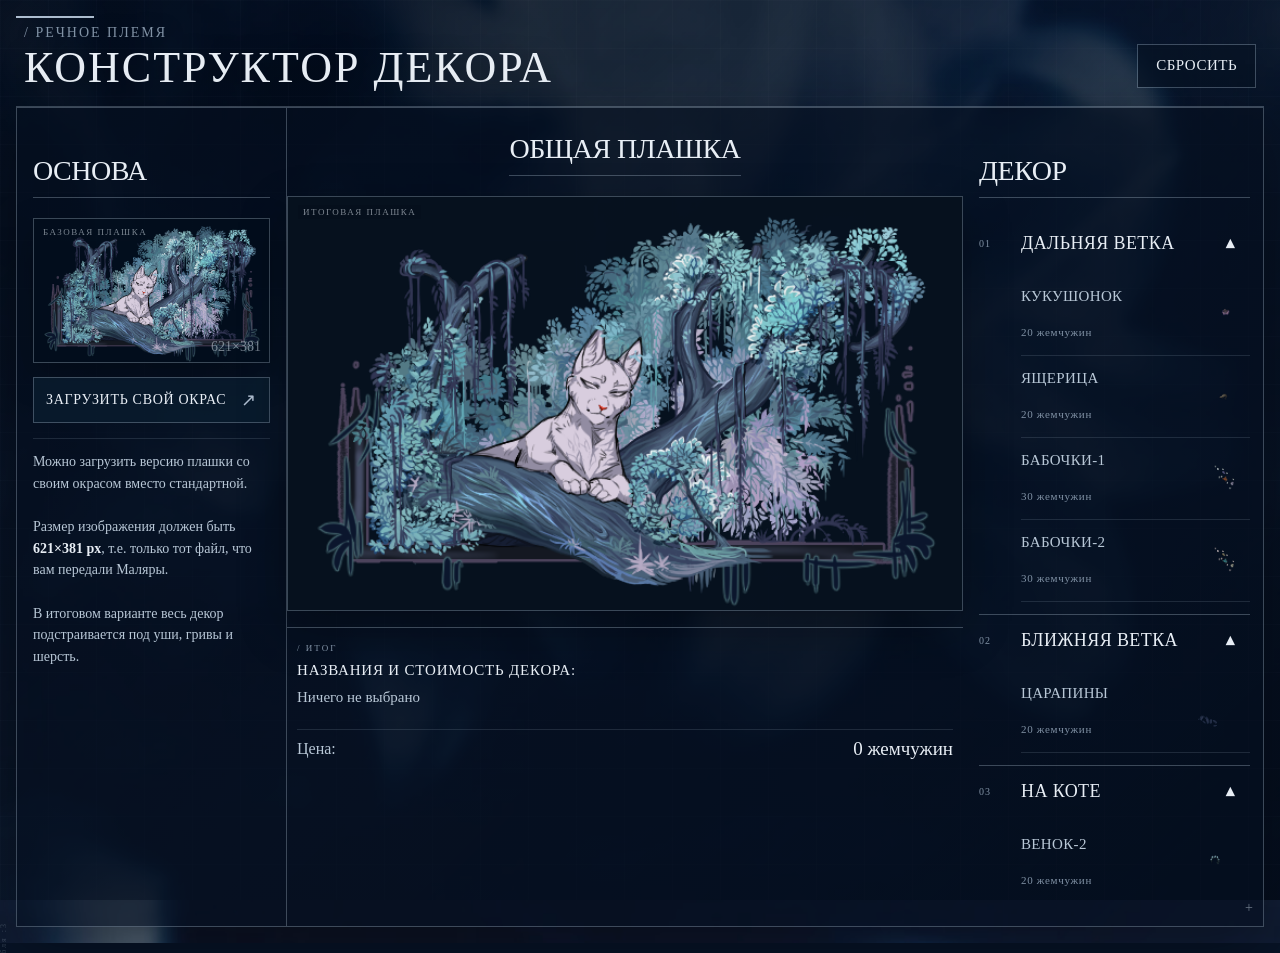
==== commit c0d2489a: "Refactor text for clarity in index.html" ====
--- a/index.html
+++ b/index.html
@@ -87,9 +87,9 @@
 
       <p class="hint">
 
-        Можно загрузить свою версию
-        плашки вместо стандартной со
-        своим окрасом.
+        Можно загрузить версию
+        плашки со своим окрасом вместо стандартной.
+        
 <br>
         <br>Размер изображения должен быть
         <b>621×381 px</b>, т.е. только тот
--- a/style.css
+++ b/style.css
@@ -216,7 +216,7 @@
 
     font-weight: 400;
 
-    letter-spacing: -2px;
+    letter-spacing: 2px;
 
     text-transform: uppercase;
 
@@ -798,8 +798,8 @@
 
     margin-top: 16px;
 
-    padding:
-        15px 0 25px;
+        padding:
+        15px 10px 15px;
 
     background:
         transparent;
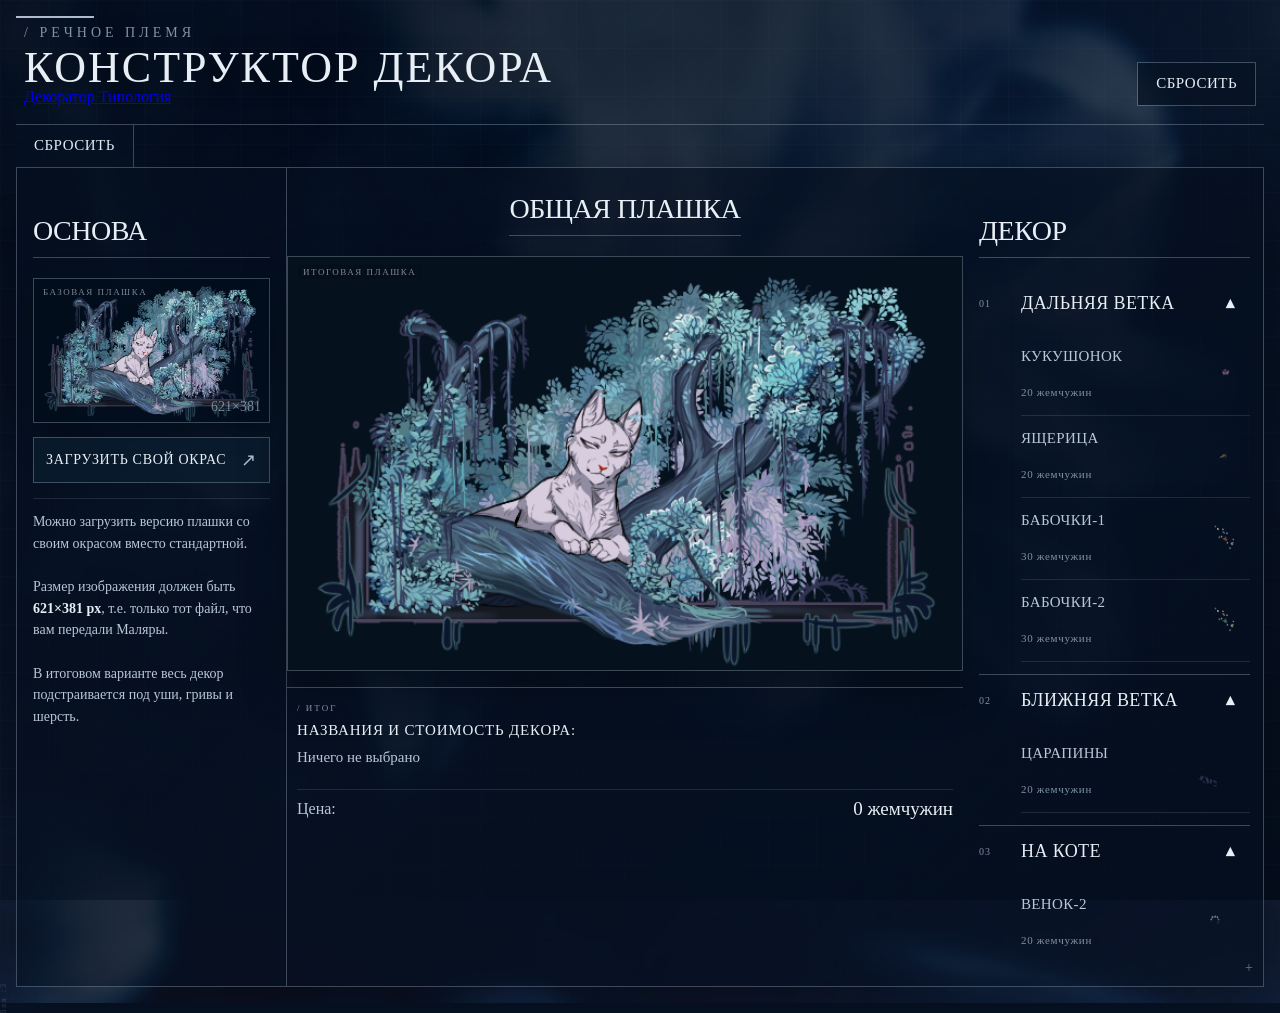
==== commit 3c849bc7: "ДО ЭТОГО ОБНУЛЯЙ" ====
--- a/index.html
+++ b/index.html
@@ -24,13 +24,46 @@
 
   <!--    ВЕРХНЯЯ ПАНЕЛЬ  -->
 
-  <header class="topbar">
+ <header class="topbar">
+
+  <div class="brand-area">
 
     <h1>
       Конструктор декора
     </h1>
 
-    <div class="top-actions">
+    <nav class="site-tabs" aria-label="Навигация">
+
+      <a
+        href="index.html"
+        class="site-tab active"
+      >
+        Декоратор
+      </a>
+
+      <a
+        href="typology.html"
+        class="site-tab"
+      >
+        Типология
+      </a>
+
+    </nav>
+
+  </div>
+
+  <div class="top-actions">
+
+    <button
+      id="resetBtn"
+      class="secondary"
+    >
+      Сбросить
+    </button>
+
+  </div>
+
+</header>
 
       <button
         id="resetBtn"
--- a/style.css
+++ b/style.css
@@ -242,7 +242,7 @@
 
     font-weight: 400;
 
-    letter-spacing: 2px;
+    letter-spacing: 4px;
 
     color:
         var(--text-dim);
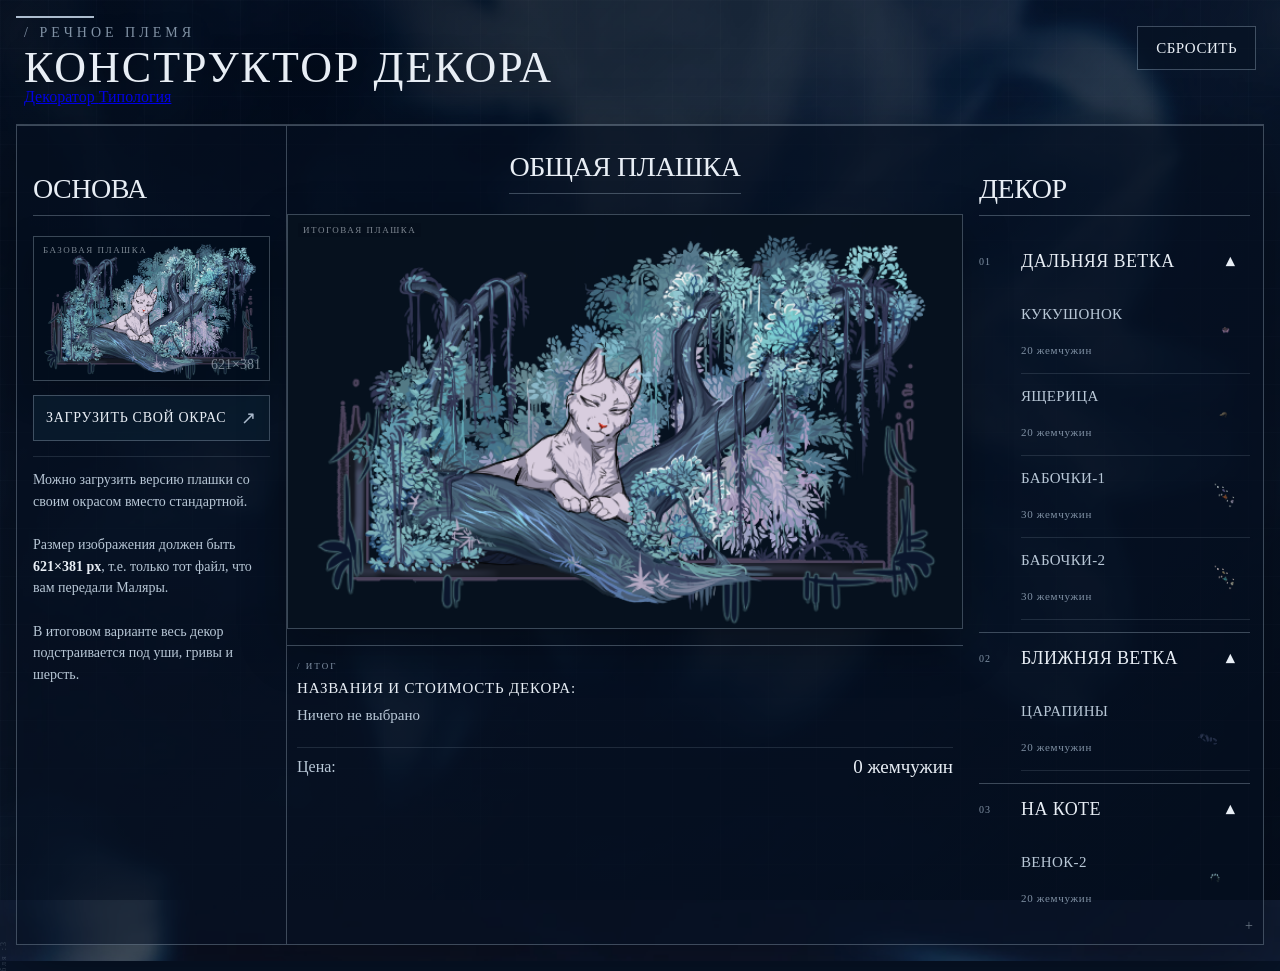
==== commit 63abe614: "Update index.html" ====
--- a/index.html
+++ b/index.html
@@ -64,19 +64,6 @@
   </div>
 
 </header>
-
-      <button
-        id="resetBtn"
-        class="secondary"
-      >
-        Сбросить
-      </button>
-
-    </div>
-
-  </header>
-
-
 
   <!-- ОСНОВНАЯ ОБЛАСТЬ -->
 
--- a/style.css
+++ b/style.css
@@ -161,11 +161,11 @@
 
     display: grid;
 
-    grid-template-columns:
-        1fr
-        auto;
-
-    align-items: end;
+   grid-template-columns:
+    1fr
+    auto;
+
+align-items: start;
 
     gap: 30px;
 
@@ -1683,3 +1683,4 @@
     }
 
 }
+
